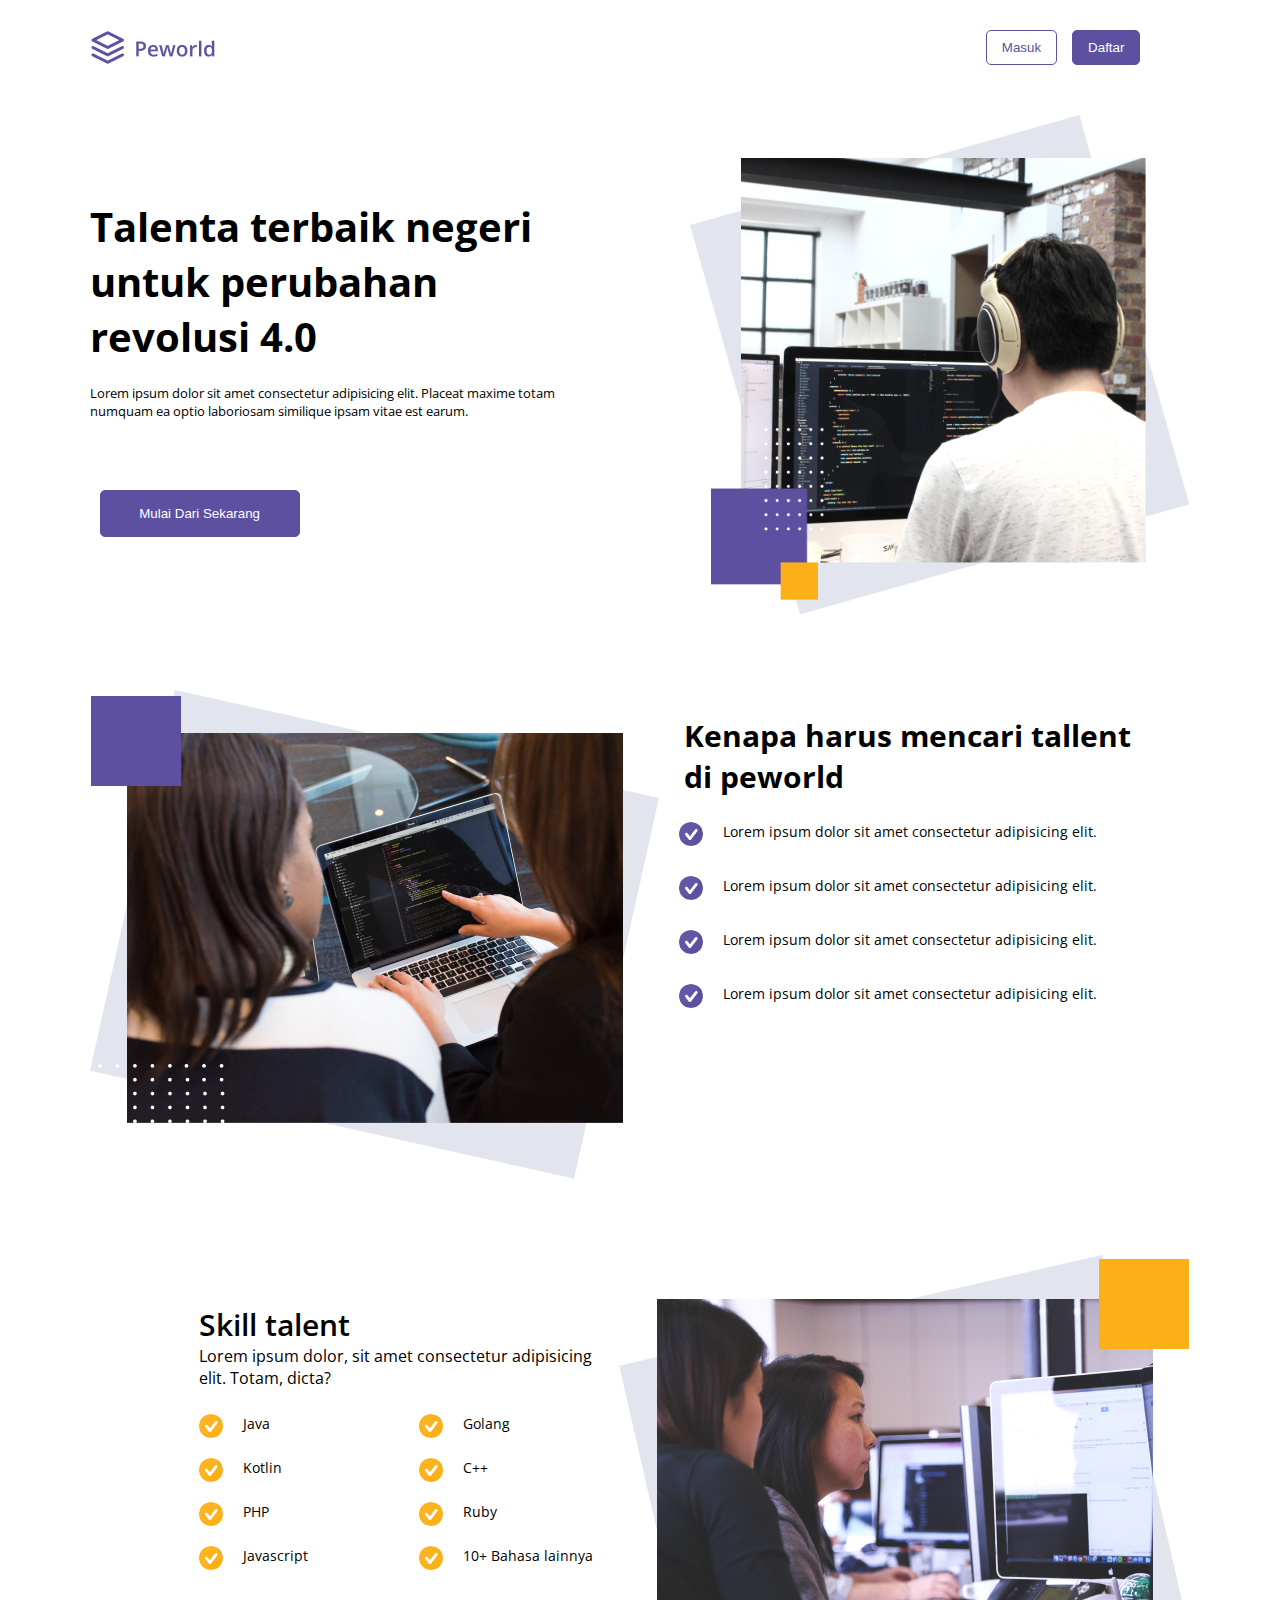
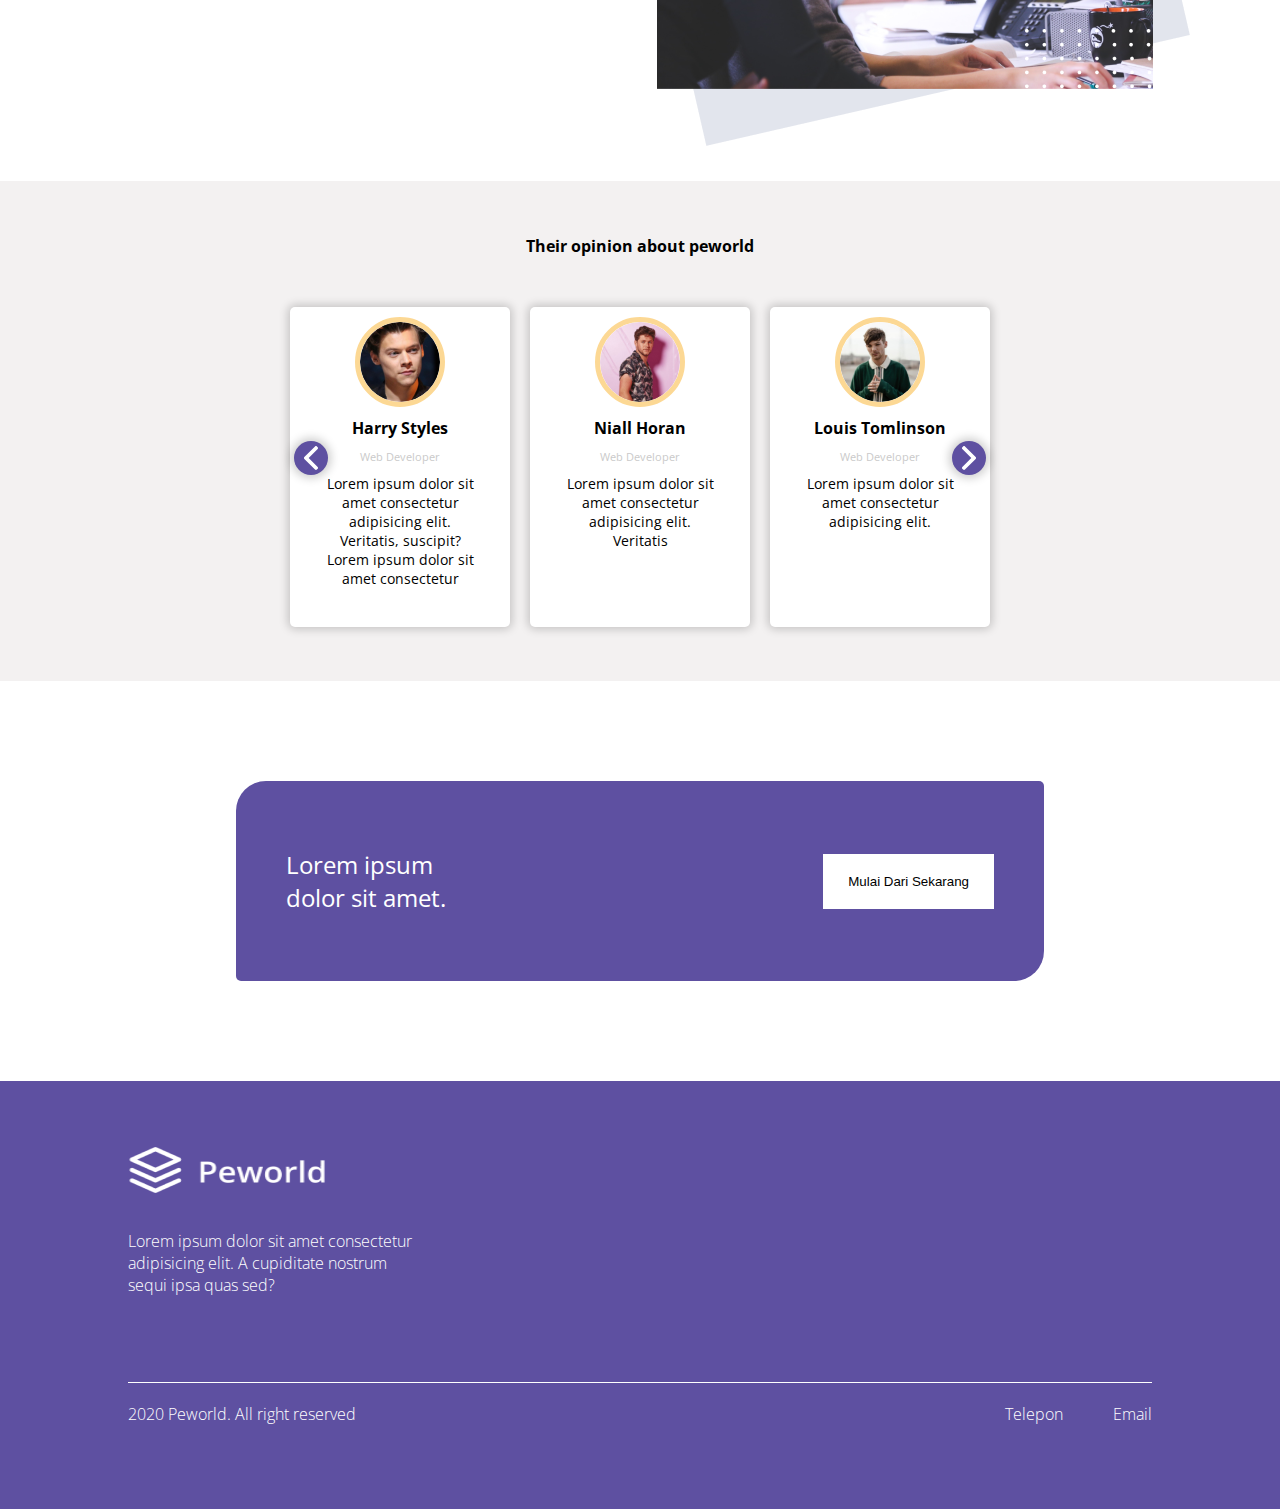
==== src/index.html @ d16afb98 "feat:complete landing page" ====
<!DOCTYPE html>
<html lang="en">
   <head>
      <meta charset="UTF-8" />
      <meta name="viewport" content="width=device-width, initial-scale=1.0" />
      <!-- FONTS -->
      <link rel="preconnect" href="https://fonts.googleapis.com" />
      <link rel="preconnect" href="https://fonts.gstatic.com" crossorigin />
      <link
         href="https://fonts.googleapis.com/css2?family=Open+Sans:ital,wght@0,300..800;1,300..800&display=swap"
         rel="stylesheet" />
      <!-- FONTS -->
      <title>Peworld</title>
      <!-- STYLE -->
      <link rel="stylesheet" href="index.css" />
      <!-- STYLE -->
   </head>
   <body>
      <main class="landing-page">
         <header>
            <nav class="navbar">
               <img
                  src="../assets//main-logo.png"
                  alt="logo"
                  class="main-logo" />
               <div class="nav-btn">
                  <button class="btn-login">Masuk</button>
                  <button class="btn-register">Daftar</button>
               </div>
            </nav>
         </header>
         <section class="container">
            <div class="content-left">
               <h3>Talenta terbaik negeri untuk perubahan revolusi 4.0</h3>
               <p>
                  Lorem ipsum dolor sit amet consectetur adipisicing elit.
                  Placeat maxime totam numquam ea optio laboriosam similique
                  ipsam vitae est earum.
               </p>
               <button>Mulai Dari Sekarang</button>
            </div>
            <div>
               <img
                  src="../assets/landing-page_1.png"
                  alt="landing-page_1"
                  class="container-1" />
            </div>
         </section>
         <section class="why-peworld">
            <div class="why-left">
               <img src="../assets/landing-page_2.png" alt="why peworld" />
            </div>
            <div class="why-right">
               <h3>Kenapa harus mencari tallent di peworld</h3>
               <ul class="why-list">
                  <li>
                     <img src="../assets//purple-check.svg" alt="" />
                     <p>
                        Lorem ipsum dolor sit amet consectetur adipisicing elit.
                     </p>
                  </li>
                  <li>
                     <img src="../assets//purple-check.svg" alt="" />
                     <p>
                        Lorem ipsum dolor sit amet consectetur adipisicing elit.
                     </p>
                  </li>
                  <li>
                     <img src="../assets//purple-check.svg" alt="" />
                     <p>
                        Lorem ipsum dolor sit amet consectetur adipisicing elit.
                     </p>
                  </li>
                  <li>
                     <img src="../assets//purple-check.svg" alt="" />
                     <p>
                        Lorem ipsum dolor sit amet consectetur adipisicing elit.
                     </p>
                  </li>
               </ul>
            </div>
         </section>
         <section class="skills">
            <div class="skills-left">
               <img src="../assets/landing-page_3.png" alt="why peworld" />
            </div>
            <div class="skills-right">
               <h4>Skill talent</h4>
               <p>
                  Lorem ipsum dolor, sit amet consectetur adipisicing elit.
                  Totam, dicta?
               </p>
               <div class="skills-list">
                  <ul>
                     <li>
                        <img src="../assets//orange-check.svg" alt="" />
                        <p>Java</p>
                     </li>
                     <li>
                        <img src="../assets//orange-check.svg" alt="" />
                        <p>Kotlin</p>
                     </li>
                     <li>
                        <img src="../assets//orange-check.svg" alt="" />
                        <p>PHP</p>
                     </li>
                     <li>
                        <img src="../assets//orange-check.svg" alt="" />
                        <p>Javascript</p>
                     </li>
                  </ul>
                  <ul>
                     <li>
                        <img src="../assets//orange-check.svg" alt="" />
                        <p>Golang</p>
                     </li>
                     <li>
                        <img src="../assets//orange-check.svg" alt="" />
                        <p>C++</p>
                     </li>
                     <li>
                        <img src="../assets//orange-check.svg" alt="" />
                        <p>Ruby</p>
                     </li>
                     <li>
                        <img src="../assets//orange-check.svg" alt="" />
                        <p>10+ Bahasa lainnya</p>
                     </li>
                  </ul>
               </div>
            </div>
         </section>
      </main>
      <section class="testimonials">
         <h4>Their opinion about peworld</h4>
         <div class="card">
            <div class="card-item">
               <img src="../assets/testimonial_1.png" alt="testimonial" />
               <h3>Harry Styles</h3>
               <small>Web Developer</small>
               <p>
                  Lorem ipsum dolor sit amet consectetur adipisicing elit.
                  Veritatis, suscipit?Lorem ipsum dolor sit amet consectetur
               </p>
            </div>
            <div class="card-item">
               <img src="../assets/testimonial_2.png" alt="testimonial" />
               <h3>Niall Horan</h3>
               <small>Web Developer</small>
               <p>
                  Lorem ipsum dolor sit amet consectetur adipisicing elit.
                  Veritatis
               </p>
            </div>
            <div class="card-item">
               <img src="../assets/testimonial_3.png" alt="testimonial" />
               <h3>Louis Tomlinson</h3>
               <small>Web Developer</small>
               <p>Lorem ipsum dolor sit amet consectetur adipisicing elit.</p>
            </div>
         </div>
         <button class="prev-btn">
            <img src="../assets/next 1.svg" alt="next-btn" />
         </button>
         <button class="next-btn">
            <img src="../assets/next 1.svg" alt="next-btn" />
         </button>
      </section>
      <section class="contact">
         <div class="detail-contact">
            <h2>Lorem ipsum dolor sit amet.</h2>
            <button>Mulai Dari Sekarang</button>
         </div>
      </section>
      <footer>
         <div class="foot-logo">
            <img src="../assets//foot-logo.png" alt="foot logo" />
            <p>
               Lorem ipsum dolor sit amet consectetur adipisicing elit. A
               cupiditate nostrum sequi ipsa quas sed?
            </p>
         </div>
         <div class="foot-end">
            <p>2020 Peworld. All right reserved</p>
            <div class="foot-contact">
               <p>Telepon</p>
               <p>Email</p>
            </div>
         </div>
      </footer>
   </body>
</html>
---- src/index.css ----
:root {
   --color-primary: #5e50a1;
}
* {
   margin: 0;
   padding: 0;
}
.landing-page {
   padding: 30px 7%;
   margin: 0;
}
body {
   font-family: "Open Sans", sans-serif;
}
.navbar {
   display: flex;
   justify-content: space-between;
   padding-right: 50px;
}
.navbar .main-logo img {
   width: 50px;
   height: 50px;
}

.nav-btn {
   display: flex;
   gap: 15px;
}
.nav-btn button {
   cursor: pointer;
}
.btn-login {
   background-color: white;
   color: var(--color-primary);
   padding: 5px 15px;
   border: 1px solid var(--color-primary);
   border-radius: 5px;
}
.btn-register {
   background-color: var(--color-primary);
   padding: 5px 15px;
   color: white;
   border: 1px solid var(--color-primary);
   border-radius: 5px;
}

.container {
   display: flex;
   justify-content: space-between;
   align-items: center;
   gap: 50px;
   margin-top: 50px;
}
.container .content-left {
   max-width: 500px;
   display: flex;
   flex-direction: column;
   gap: 20px;
}
.container .content-left h3 {
   font-size: 40px;
}
.container .content-left p {
   font-size: 13px;
}
.container .content-left button {
   max-width: 200px;
   background-color: var(--color-primary);
   color: white;
   border: 1px solid var(--color-primary);
   border-radius: 5px;
   padding: 15px;
   cursor: pointer;
   margin: 50px 0 0 10px;
}
.container .container-1 {
   max-height: 500px;
   width: 500px;
}
.why-peworld {
   display: flex;
   margin-top: 70px;
}
.why-right {
   display: flex;
   flex-direction: column;
}
.why-right > h3 {
   font-size: 30px;
   margin: 25px;
}
ul.why-list {
   display: flex;
   flex-direction: column;
   gap: 30px;
   margin-left: 20px;
}
ul.why-list li {
   display: flex;
   font-size: 14px;
   list-style-type: none;
   gap: 20px;
}

.skills {
   display: flex;
   flex-direction: row-reverse;
   margin-top: 70px;
}
.skills-right {
   display: flex;
   flex-direction: column;
   padding-left: 100px;
}
.skills-right > h4 {
   font-size: 30px;
   font-weight: 600;
   margin: 50px 0 0 20px;
}
.skills-right > p {
   margin: 0 0 0 20px;
}
.skills-list {
   display: flex;
}
.skills-list ul {
   display: flex;
   flex-direction: column;
   gap: 20px;
   margin: 25px 0 0 20px;
}
.skills-list ul li {
   display: flex;
   font-size: 14px;
   min-width: 200px;
   list-style-type: none;
   gap: 20px;
}

.testimonials {
   display: flex;
   flex-direction: column;
   align-items: center;
   justify-content: center;
   background-color: rgba(226, 223, 223, 0.425);
   min-height: 500px;
   gap: 50px;
   position: relative;
}

.card {
   width: 700px;
   display: flex;
   gap: 20px;
}

.card-item {
   background-color: white;
   padding: 10px 35px;
   width: 200px;
   height: 300px;
   display: flex;
   flex-direction: column;
   align-items: center;
   gap: 10px;
   border-radius: 5px;
   box-shadow: 0 0 10px 2px rgba(0, 0, 0, 0.2);
}
.card-item > img {
   border: 5px solid rgba(250, 186, 67, 0.568);
   width: 80px;
   height: 80px;
   border-radius: 50%;
}
.card-item > h3 {
   text-align: center;
   font-size: 16px;
}
.card-item > small {
   font-size: 11px;
   color: rgb(202, 202, 202);
}
.card-item > p {
   font-size: 14px;
   text-align: center;
}

.testimonials .prev-btn {
   display: flex;
   align-items: center;
   justify-content: center;
   background-color: var(--color-primary);
   border: none;
   border-radius: 50%;
   padding: 5px;
   rotate: 180deg;
   position: absolute;
   top: 52%;
   cursor: pointer;
   left: 23%;
   box-shadow: 0 0 10px 3px rgba(0, 0, 0, 0.2);
}
.testimonials .next-btn {
   display: flex;
   align-items: center;
   justify-content: center;
   background-color: var(--color-primary);
   border: none;
   border-radius: 50%;
   padding: 5px;
   position: absolute;
   top: 52%;
   cursor: pointer;
   right: 23%;
   box-shadow: 0 0 10px 3px rgba(0, 0, 0, 0.2);
}
.contact {
   padding: 50px;
   margin: 50px 0;
}

.detail-contact {
   background-color: var(--color-primary);
   display: flex;
   margin: auto;
   justify-content: space-between;
   padding: 0 50px;
   align-items: center;
   color: white;
   max-width: 60%;
   height: 200px;
   border-radius: 30px 5px 30px 5px;
}
.detail-contact > h2 {
   max-width: 25%;
   font-weight: 400;
}

.detail-contact > button {
   padding: 20px 25px;
   background-color: white;
   border: none;
   cursor: pointer;
}

footer {
   background-color: var(--color-primary);
   height: 300px;
   padding: 5% 10%;
   display: flex;
   flex-direction: column;
   justify-content: space-between;
}
footer .foot-logo {
   max-width: 300px;
}
footer .foot-logo img {
   width: 200px;
   height: 50px;
}
footer .foot-logo p {
   color: white;
   margin-top: 30px;
   font-size: 16px;
   font-weight: 100;
}

footer .foot-end {
   color: white;
   padding: 20px 0;
   display: flex;
   justify-content: space-between;
   border-top: 1px solid white;
   font-weight: 200;
}
footer .foot-end .foot-contact {
   display: flex;
   gap: 50px;
}

footer .foot-end .foot-contact > p {
   cursor: pointer;
}
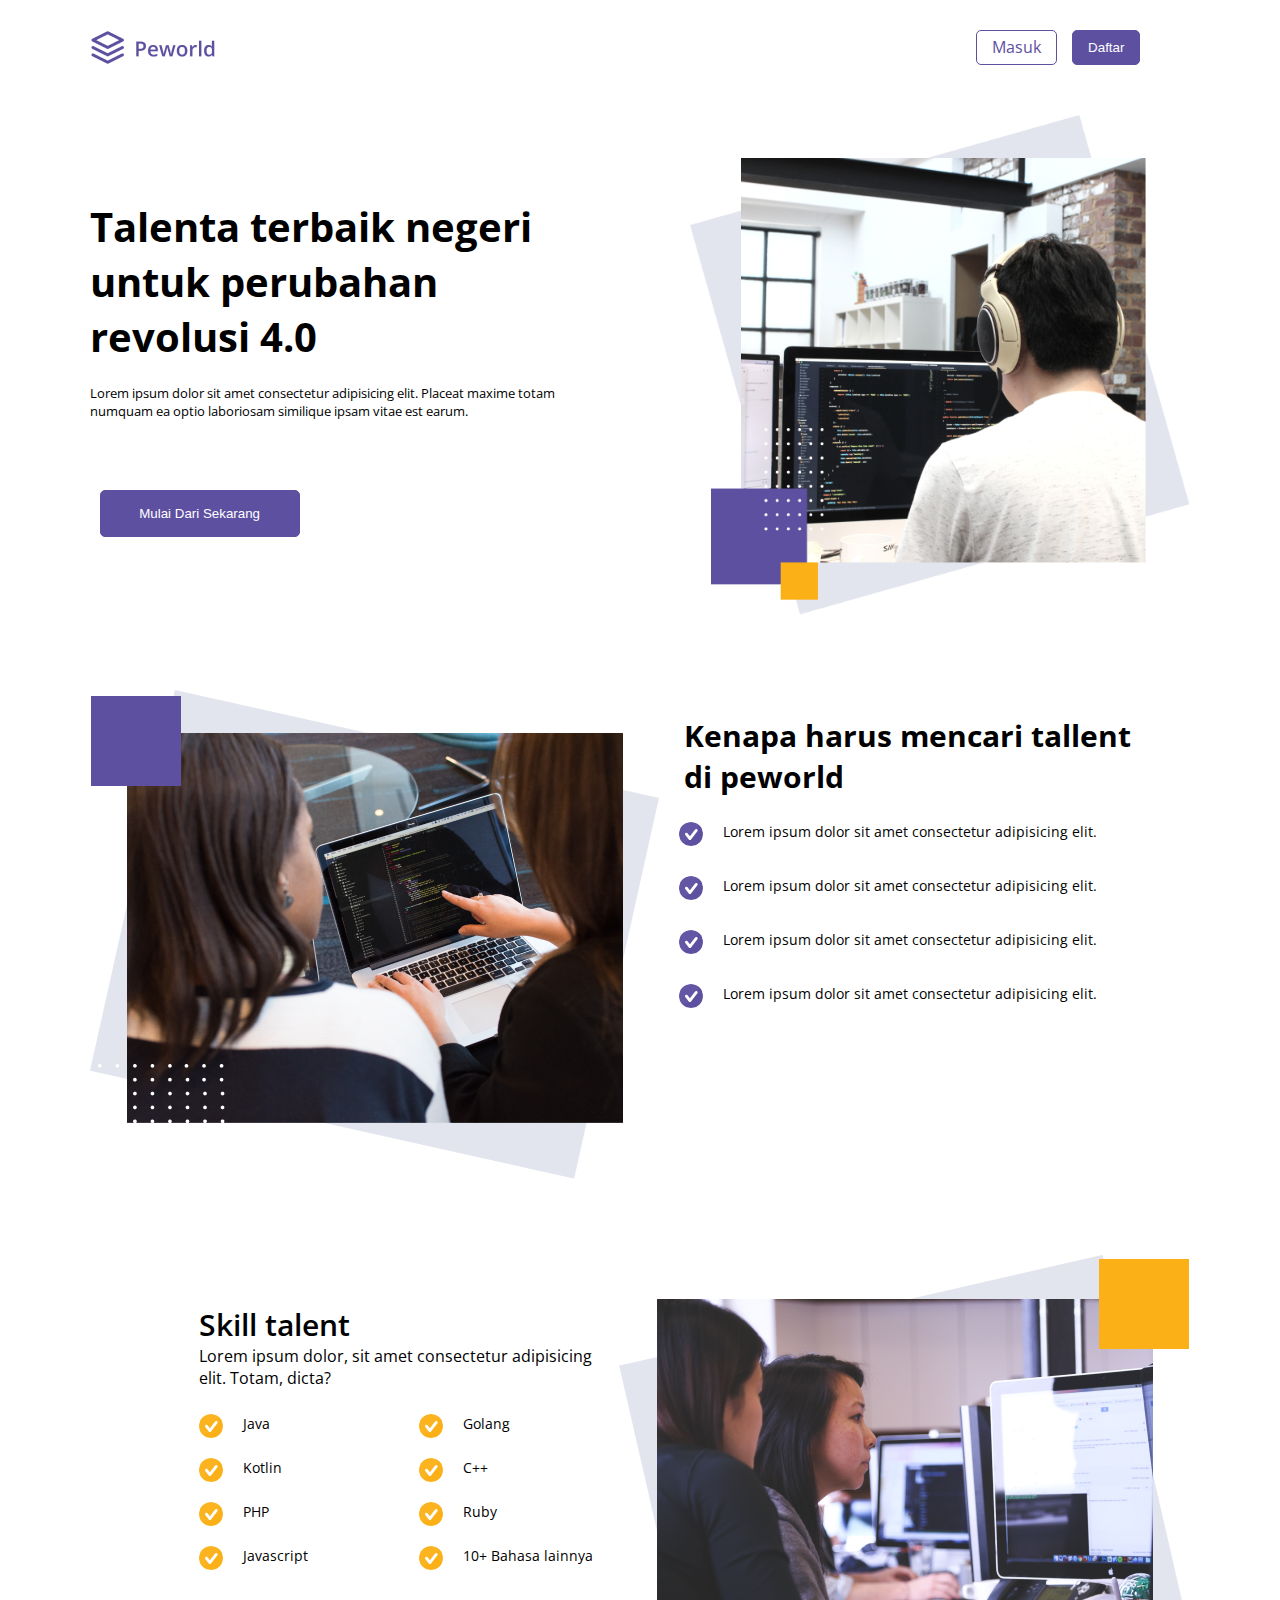
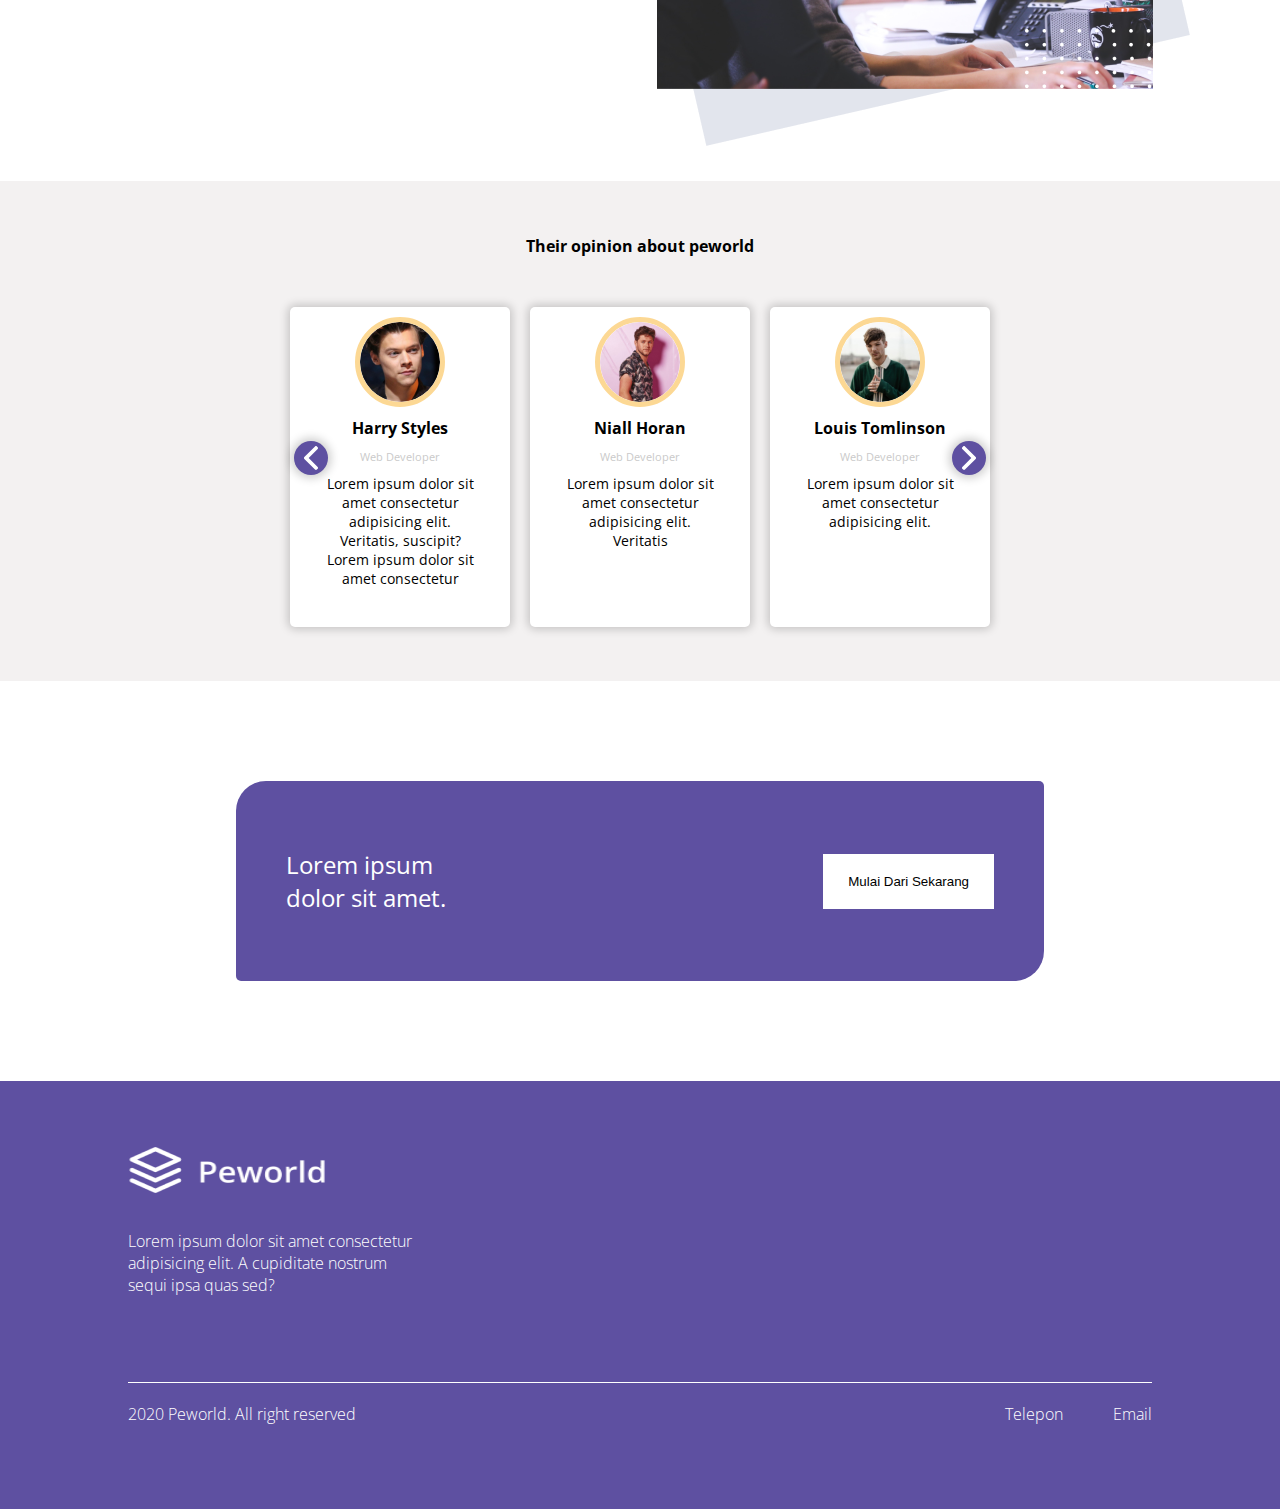
==== commit 9e2e92be: "feat: fix bug and adding edit tallent page" ====
--- a/src/index.html
+++ b/src/index.html
@@ -12,7 +12,7 @@
       <!-- FONTS -->
       <title>Peworld</title>
       <!-- STYLE -->
-      <link rel="stylesheet" href="index.css" />
+      <link rel="stylesheet" href="../assets/css/index.css" />
       <!-- STYLE -->
    </head>
    <body>
@@ -20,11 +20,11 @@
          <header>
             <nav class="navbar">
                <img
-                  src="../assets//main-logo.png"
+                  src="../assets/images/landing-page/main-logo.png"
                   alt="logo"
                   class="main-logo" />
                <div class="nav-btn">
-                  <button class="btn-login">Masuk</button>
+                  <a class="btn-login" href="./login.html">Masuk</a>
                   <button class="btn-register">Daftar</button>
                </div>
             </nav>
@@ -41,38 +41,48 @@
             </div>
             <div>
                <img
-                  src="../assets/landing-page_1.png"
+                  src="../assets/images/landing-page/landing-page_1.png"
                   alt="landing-page_1"
                   class="container-1" />
             </div>
          </section>
          <section class="why-peworld">
             <div class="why-left">
-               <img src="../assets/landing-page_2.png" alt="why peworld" />
+               <img
+                  src="../assets/images/landing-page/landing-page_2.png"
+                  alt="why peworld" />
             </div>
             <div class="why-right">
                <h3>Kenapa harus mencari tallent di peworld</h3>
                <ul class="why-list">
                   <li>
-                     <img src="../assets//purple-check.svg" alt="" />
-                     <p>
-                        Lorem ipsum dolor sit amet consectetur adipisicing elit.
-                     </p>
-                  </li>
-                  <li>
-                     <img src="../assets//purple-check.svg" alt="" />
-                     <p>
-                        Lorem ipsum dolor sit amet consectetur adipisicing elit.
-                     </p>
-                  </li>
-                  <li>
-                     <img src="../assets//purple-check.svg" alt="" />
-                     <p>
-                        Lorem ipsum dolor sit amet consectetur adipisicing elit.
-                     </p>
-                  </li>
-                  <li>
-                     <img src="../assets//purple-check.svg" alt="" />
+                     <img
+                        src="../assets/images/landing-page/purple-check.svg"
+                        alt="" />
+                     <p>
+                        Lorem ipsum dolor sit amet consectetur adipisicing elit.
+                     </p>
+                  </li>
+                  <li>
+                     <img
+                        src="../assets/images/landing-page/purple-check.svg"
+                        alt="" />
+                     <p>
+                        Lorem ipsum dolor sit amet consectetur adipisicing elit.
+                     </p>
+                  </li>
+                  <li>
+                     <img
+                        src="../assets/images/landing-page/purple-check.svg"
+                        alt="" />
+                     <p>
+                        Lorem ipsum dolor sit amet consectetur adipisicing elit.
+                     </p>
+                  </li>
+                  <li>
+                     <img
+                        src="../assets/images/landing-page/purple-check.svg"
+                        alt="" />
                      <p>
                         Lorem ipsum dolor sit amet consectetur adipisicing elit.
                      </p>
@@ -82,7 +92,9 @@
          </section>
          <section class="skills">
             <div class="skills-left">
-               <img src="../assets/landing-page_3.png" alt="why peworld" />
+               <img
+                  src="../assets/images/landing-page/landing-page_3.png"
+                  alt="why peworld" />
             </div>
             <div class="skills-right">
                <h4>Skill talent</h4>
@@ -93,37 +105,53 @@
                <div class="skills-list">
                   <ul>
                      <li>
-                        <img src="../assets//orange-check.svg" alt="" />
+                        <img
+                           src="../assets/images/landing-page/orange-check.svg"
+                           alt="" />
                         <p>Java</p>
                      </li>
                      <li>
-                        <img src="../assets//orange-check.svg" alt="" />
+                        <img
+                           src="../assets/images/landing-page/orange-check.svg"
+                           alt="" />
                         <p>Kotlin</p>
                      </li>
                      <li>
-                        <img src="../assets//orange-check.svg" alt="" />
+                        <img
+                           src="../assets/images/landing-page/orange-check.svg"
+                           alt="" />
                         <p>PHP</p>
                      </li>
                      <li>
-                        <img src="../assets//orange-check.svg" alt="" />
+                        <img
+                           src="../assets/images/landing-page/orange-check.svg"
+                           alt="" />
                         <p>Javascript</p>
                      </li>
                   </ul>
                   <ul>
                      <li>
-                        <img src="../assets//orange-check.svg" alt="" />
+                        <img
+                           src="../assets/images/landing-page/orange-check.svg"
+                           alt="" />
                         <p>Golang</p>
                      </li>
                      <li>
-                        <img src="../assets//orange-check.svg" alt="" />
+                        <img
+                           src="../assets/images/landing-page/orange-check.svg"
+                           alt="" />
                         <p>C++</p>
                      </li>
                      <li>
-                        <img src="../assets//orange-check.svg" alt="" />
+                        <img
+                           src="../assets/images/landing-page/orange-check.svg"
+                           alt="" />
                         <p>Ruby</p>
                      </li>
                      <li>
-                        <img src="../assets//orange-check.svg" alt="" />
+                        <img
+                           src="../assets/images/landing-page/orange-check.svg"
+                           alt="" />
                         <p>10+ Bahasa lainnya</p>
                      </li>
                   </ul>
@@ -135,7 +163,9 @@
          <h4>Their opinion about peworld</h4>
          <div class="card">
             <div class="card-item">
-               <img src="../assets/testimonial_1.png" alt="testimonial" />
+               <img
+                  src="../assets/images/landing-page/testimonial_1.png"
+                  alt="testimonial" />
                <h3>Harry Styles</h3>
                <small>Web Developer</small>
                <p>
@@ -144,7 +174,9 @@
                </p>
             </div>
             <div class="card-item">
-               <img src="../assets/testimonial_2.png" alt="testimonial" />
+               <img
+                  src="../assets/images/landing-page/testimonial_2.png"
+                  alt="testimonial" />
                <h3>Niall Horan</h3>
                <small>Web Developer</small>
                <p>
@@ -153,17 +185,23 @@
                </p>
             </div>
             <div class="card-item">
-               <img src="../assets/testimonial_3.png" alt="testimonial" />
+               <img
+                  src="../assets/images/landing-page/testimonial_3.png"
+                  alt="testimonial" />
                <h3>Louis Tomlinson</h3>
                <small>Web Developer</small>
                <p>Lorem ipsum dolor sit amet consectetur adipisicing elit.</p>
             </div>
          </div>
          <button class="prev-btn">
-            <img src="../assets/next 1.svg" alt="next-btn" />
+            <img
+               src="../assets/images/landing-page/next 1.svg"
+               alt="next-btn" />
          </button>
          <button class="next-btn">
-            <img src="../assets/next 1.svg" alt="next-btn" />
+            <img
+               src="../assets/images/landing-page/next 1.svg"
+               alt="next-btn" />
          </button>
       </section>
       <section class="contact">
@@ -174,7 +212,9 @@
       </section>
       <footer>
          <div class="foot-logo">
-            <img src="../assets//foot-logo.png" alt="foot logo" />
+            <img
+               src="../assets/images/landing-page/foot-logo.png"
+               alt="foot logo" />
             <p>
                Lorem ipsum dolor sit amet consectetur adipisicing elit. A
                cupiditate nostrum sequi ipsa quas sed?
--- a/assets/css/index.css
+++ b/assets/css/index.css
@@ -0,0 +1,286 @@
+:root {
+   --color-primary: #5e50a1;
+}
+* {
+   margin: 0;
+   padding: 0;
+}
+body {
+   font-family: "Open Sans", sans-serif;
+}
+.landing-page {
+   padding: 30px 7%;
+   margin: 0;
+}
+
+.navbar {
+   display: flex;
+   justify-content: space-between;
+   padding-right: 50px;
+}
+.navbar .main-logo img {
+   width: 50px;
+   height: 50px;
+}
+
+.nav-btn {
+   display: flex;
+   gap: 15px;
+}
+.nav-btn button {
+   cursor: pointer;
+}
+.btn-login {
+   background-color: white;
+   color: var(--color-primary);
+   padding: 5px 15px;
+   border: 1px solid var(--color-primary);
+   border-radius: 5px;
+   text-decoration: none;
+}
+
+.btn-register {
+   background-color: var(--color-primary);
+   padding: 5px 15px;
+   color: white;
+   border: 1px solid var(--color-primary);
+   border-radius: 5px;
+}
+
+.container {
+   display: flex;
+   justify-content: space-between;
+   align-items: center;
+   gap: 50px;
+   margin-top: 50px;
+}
+.container .content-left {
+   max-width: 500px;
+   display: flex;
+   flex-direction: column;
+   gap: 20px;
+}
+.container .content-left h3 {
+   font-size: 40px;
+}
+.container .content-left p {
+   font-size: 13px;
+}
+.container .content-left button {
+   max-width: 200px;
+   background-color: var(--color-primary);
+   color: white;
+   border: 1px solid var(--color-primary);
+   border-radius: 5px;
+   padding: 15px;
+   cursor: pointer;
+   margin: 50px 0 0 10px;
+}
+.container .container-1 {
+   max-height: 500px;
+   width: 500px;
+}
+.why-peworld {
+   display: flex;
+   margin-top: 70px;
+}
+.why-right {
+   display: flex;
+   flex-direction: column;
+}
+.why-right > h3 {
+   font-size: 30px;
+   margin: 25px;
+}
+ul.why-list {
+   display: flex;
+   flex-direction: column;
+   gap: 30px;
+   margin-left: 20px;
+}
+ul.why-list li {
+   display: flex;
+   font-size: 14px;
+   list-style-type: none;
+   gap: 20px;
+}
+
+.skills {
+   display: flex;
+   flex-direction: row-reverse;
+   margin-top: 70px;
+}
+.skills-right {
+   display: flex;
+   flex-direction: column;
+   padding-left: 100px;
+}
+.skills-right > h4 {
+   font-size: 30px;
+   font-weight: 600;
+   margin: 50px 0 0 20px;
+}
+.skills-right > p {
+   margin: 0 0 0 20px;
+}
+.skills-list {
+   display: flex;
+}
+.skills-list ul {
+   display: flex;
+   flex-direction: column;
+   gap: 20px;
+   margin: 25px 0 0 20px;
+}
+.skills-list ul li {
+   display: flex;
+   font-size: 14px;
+   min-width: 200px;
+   list-style-type: none;
+   gap: 20px;
+}
+
+.testimonials {
+   display: flex;
+   flex-direction: column;
+   align-items: center;
+   justify-content: center;
+   background-color: rgba(226, 223, 223, 0.425);
+   min-height: 500px;
+   gap: 50px;
+   position: relative;
+}
+
+.card {
+   width: 700px;
+   display: flex;
+   gap: 20px;
+}
+
+.card-item {
+   background-color: white;
+   padding: 10px 35px;
+   width: 200px;
+   height: 300px;
+   display: flex;
+   flex-direction: column;
+   align-items: center;
+   gap: 10px;
+   border-radius: 5px;
+   box-shadow: 0 0 10px 2px rgba(0, 0, 0, 0.2);
+}
+.card-item > img {
+   border: 5px solid rgba(250, 186, 67, 0.568);
+   width: 80px;
+   height: 80px;
+   border-radius: 50%;
+}
+.card-item > h3 {
+   text-align: center;
+   font-size: 16px;
+}
+.card-item > small {
+   font-size: 11px;
+   color: rgb(202, 202, 202);
+}
+.card-item > p {
+   font-size: 14px;
+   text-align: center;
+}
+
+.testimonials .prev-btn {
+   display: flex;
+   align-items: center;
+   justify-content: center;
+   background-color: var(--color-primary);
+   border: none;
+   border-radius: 50%;
+   padding: 5px;
+   rotate: 180deg;
+   position: absolute;
+   top: 52%;
+   cursor: pointer;
+   left: 23%;
+   box-shadow: 0 0 10px 3px rgba(0, 0, 0, 0.2);
+}
+.testimonials .next-btn {
+   display: flex;
+   align-items: center;
+   justify-content: center;
+   background-color: var(--color-primary);
+   border: none;
+   border-radius: 50%;
+   padding: 5px;
+   position: absolute;
+   top: 52%;
+   cursor: pointer;
+   right: 23%;
+   box-shadow: 0 0 10px 3px rgba(0, 0, 0, 0.2);
+}
+.contact {
+   padding: 50px;
+   margin: 50px 0;
+}
+
+.detail-contact {
+   background-color: var(--color-primary);
+   display: flex;
+   margin: auto;
+   justify-content: space-between;
+   padding: 0 50px;
+   align-items: center;
+   color: white;
+   max-width: 60%;
+   height: 200px;
+   border-radius: 30px 5px 30px 5px;
+}
+.detail-contact > h2 {
+   max-width: 25%;
+   font-weight: 400;
+}
+
+.detail-contact > button {
+   padding: 20px 25px;
+   background-color: white;
+   border: none;
+   cursor: pointer;
+}
+
+footer {
+   background-color: var(--color-primary);
+   height: 300px;
+   padding: 5% 10%;
+   display: flex;
+   flex-direction: column;
+   justify-content: space-between;
+}
+footer .foot-logo {
+   max-width: 300px;
+}
+footer .foot-logo img {
+   width: 200px;
+   height: 50px;
+}
+footer .foot-logo p {
+   color: white;
+   margin-top: 30px;
+   font-size: 16px;
+   font-weight: 100;
+}
+
+footer .foot-end {
+   color: white;
+   padding: 20px 0;
+   display: flex;
+   justify-content: space-between;
+   border-top: 1px solid white;
+   font-weight: 200;
+}
+footer .foot-end .foot-contact {
+   display: flex;
+   gap: 50px;
+}
+
+footer .foot-end .foot-contact > p {
+   cursor: pointer;
+}
